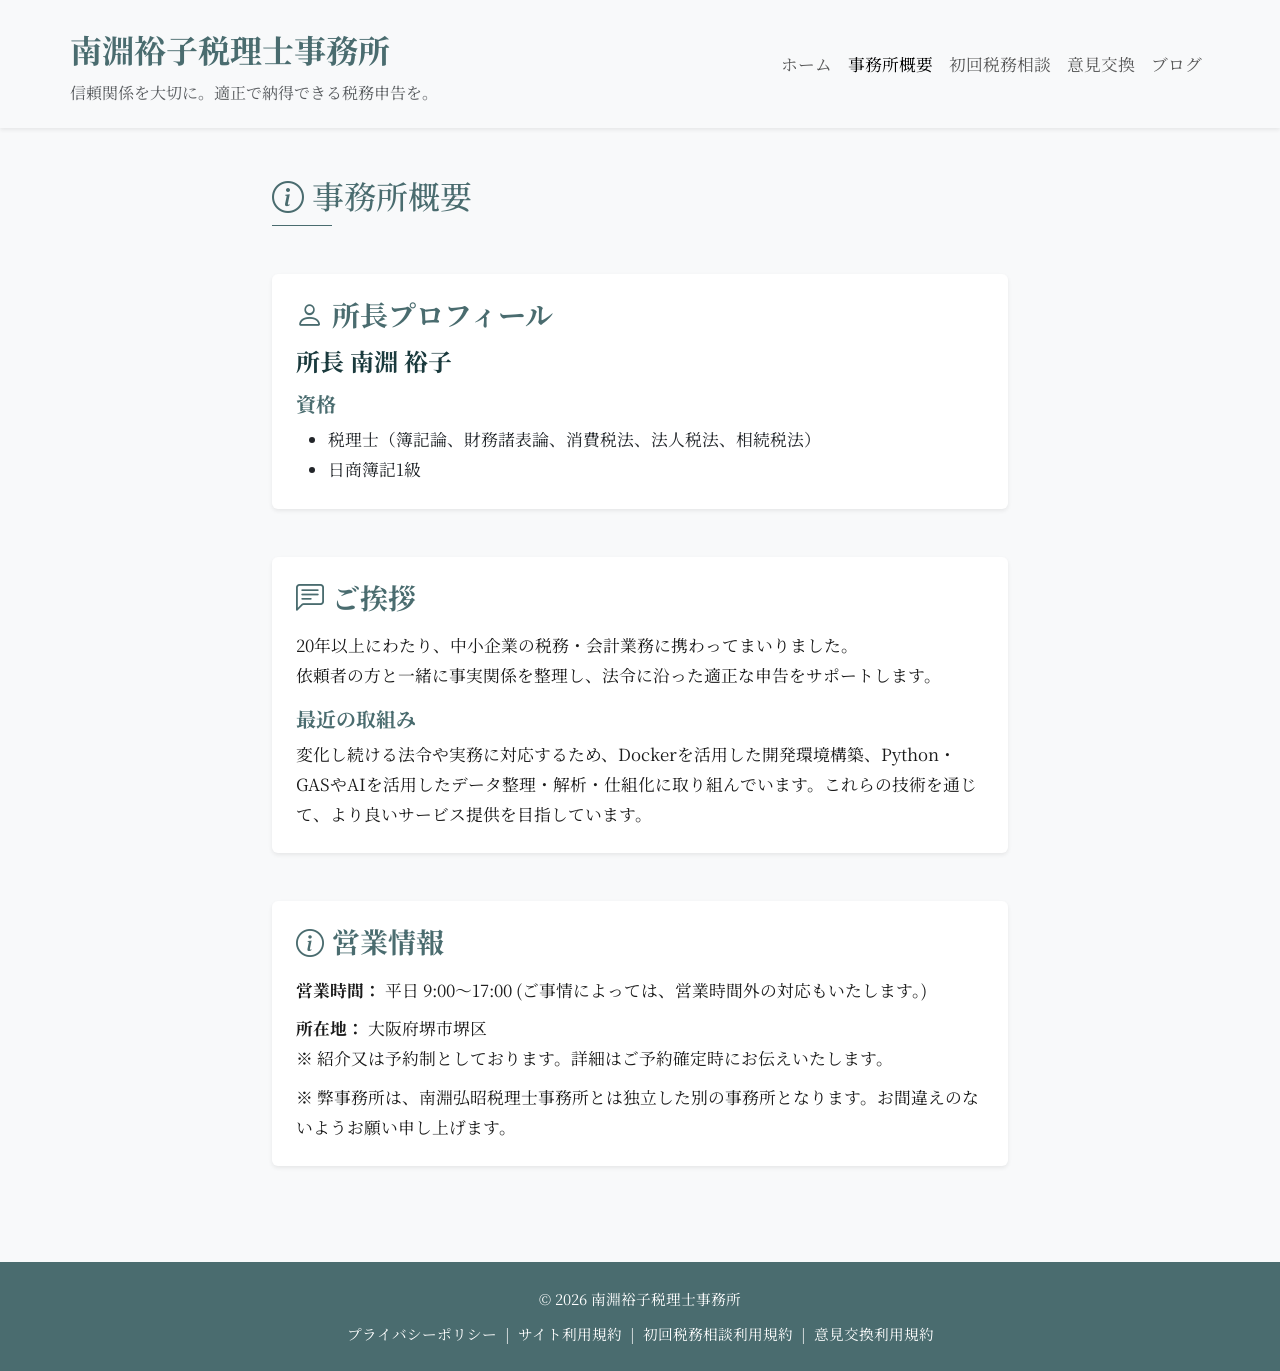
==== about/index.html @ 046af049 "fix: プライバシーポリシー変更、メールバリデーション追加、RSSをブログ記事のみに変更" ====
<!doctype html>
<html lang="ja">
  <head>
    
    <meta charset="UTF-8" />
    
    <meta name="viewport" content="width=device-width, initial-scale=1.0" />
     
    <link href="https://cdn.jsdelivr.net/npm/bootstrap@5.3.3/dist/css/bootstrap.min.css" rel="stylesheet" />
    <link rel="stylesheet" href="https://cdn.jsdelivr.net/npm/bootstrap-icons@1.11.3/font/bootstrap-icons.min.css">
    
    <link href="https://fonts.googleapis.com/css2?family=Noto+Serif+JP:wght@200..900&display=swap" rel="stylesheet" />
    
    <link rel="stylesheet" href="/css/style.css" />
    <title>事務所概要 | 南淵裕子税理士事務所</title>

    <style>
       
      body {
        color: #212529 !important;  
        line-height: 1.8;
      }
       
      .article-content p, section p {
        color: #1a1a1a !important;
        font-size: 1.05rem;  
        
      }
      .article-content h2 {
        margin-top: 2rem;
        margin-bottom: 1rem;
      }
      .article-content blockquote {
        border-left: 4px solid #adb5bd;
        padding: 1rem 1.5rem;
        background-color: #f8f9fa;
        color: #495057;
        border-radius: 0 0.5rem 0.5rem 0;
        margin: 1.5rem 0;
      }
      details {
        margin-bottom: 1.5rem;
      }
  </style>
  
  <meta name="robots" content="noindex, nofollow">
  </head>
  <body>
    <header class="bg-light shadow-sm">
  <nav class="navbar navbar-expand-lg navbar-light container py-3">
    
    <a class="navbar-brand d-flex flex-column" href="/">
      <span class="fw-bold text-primary fs-2">南淵裕子税理士事務所</span>
      <span class="fs-6 text-muted fw-normal">信頼関係を大切に。適正で納得できる税務申告を。</span>
    </a>

    <button
      class="navbar-toggler"
      type="button"
      data-bs-toggle="collapse"
      data-bs-target="#navbarNav"
      aria-controls="navbarNav"
      aria-expanded="false"
      aria-label="メニュー開閉"
    >
      <span class="navbar-toggler-icon"></span>
    </button>

    <div class="collapse navbar-collapse" id="navbarNav">
      <ul class="navbar-nav ms-auto">
        <li class="nav-item">
          <a href="/" class="nav-link ">ホーム</a>
        </li>
        <li class="nav-item">
          <a href="/about/" class="nav-link  active ">事務所概要</a>
        </li>
        <li class="nav-item">
          <a href="/contact-tax/" class="nav-link ">初回税務相談</a>
        </li>
        <li class="nav-item">
          <a href="/contact-peer/" class="nav-link ">意見交換</a>
        </li>
        <li class="nav-item">
          <a href="/posts/" class="nav-link ">ブログ</a>
        </li>
      </ul>
    </div>
    
  </nav>
</header>
    
    <main>
      
<main class="container pt-5 mb-5">
  <div class="row justify-content-center">
    <div class="col-12 col-md-10 col-lg-8">
      
      <article>
        <div class="mb-5">
          <h1 class="h2 text-primary mb-0">
            <i class="bi bi-info-circle me-2"></i>事務所概要
          </h1>
          <div class="border-bottom border-primary" style="height: 3px; width: 60px; margin-top: 0.5rem;"></div>
        </div>

        <div class="article-content">
          <div class="mb-5 p-4 bg-white rounded shadow-sm">
  <h3 class="text-primary mb-3"><i class="bi bi-person me-2"></i>所長プロフィール</h3>
  <h4 class="mb-3 fw-bold">所長 南淵 裕子</h4>
  <h5 class="mb-2">資格</h5>
  <ul class="mb-0">
    <li>税理士（簿記論、財務諸表論、消費税法、法人税法、相続税法）</li>
    <li>日商簿記1級</li>
  </ul>
</div>
<div class="mb-5 p-4 bg-white rounded shadow-sm">
  <h3 class="text-primary mb-3"><i class="bi bi-chat-left-text me-2"></i>ご挨拶</h3>
  <p>
    20年以上にわたり、中小企業の税務・会計業務に携わってまいりました。<br>
    依頼者の方と一緒に事実関係を整理し、法令に沿った適正な申告をサポートします。
  </p>
  <h5 class="mb-2 mt-3">最近の取組み</h5>
  <p class="mb-0">
    変化し続ける法令や実務に対応するため、Dockerを活用した開発環境構築、Python・GASやAIを活用したデータ整理・解析・仕組化に取り組んでいます。これらの技術を通じて、より良いサービス提供を目指しています。
  </p>
</div>
<div class="mb-5 p-4 bg-white rounded shadow-sm">
  <h3 class="text-primary mb-3"><i class="bi bi-info-circle me-2"></i>営業情報</h3>
  <p class="mb-2">
    <strong>営業時間：</strong>  平日 9:00〜17:00 (ご事情によっては、営業時間外の対応もいたします。)
  </p>
  <p class="mb-2">
    <strong>所在地：</strong> 大阪府堺市堺区<br>
    ※ 紹介又は予約制としております。詳細はご予約確定時にお伝えいたします。
  </p>
  <p class="mb-0">
    ※ 弊事務所は、南淵弘昭税理士事務所とは独立した別の事務所となります。お間違えのないようお願い申し上げます。
  </p>
</div>
        </div>
      </article>

    </div>
  </div>
</main>

    </main>

    <footer class="bg-primary text-white text-center py-4 mt-5">
  <div class="container small">
    <div class="mb-2">
      &copy; <span id="year"></span> 南淵裕子税理士事務所
    </div>
    
    <div class="footer-links">
      <a href="/privacy/" class="text-white text-decoration-none">プライバシーポリシー</a>
      <span class="mx-1">|</span>
      <a href="/terms/" class="text-white text-decoration-none">サイト利用規約</a>
      <span class="mx-1">|</span>
      <a href="/terms-tax/" class="text-white text-decoration-none">初回税務相談利用規約</a>
      <span class="mx-1">|</span>
      <a href="/terms-peer/" class="text-white text-decoration-none">意見交換利用規約</a>
    </div>
  </div>

  <script>
    document.getElementById('year').textContent = new Date().getFullYear();
  </script>
</footer>
<script src="https://cdn.jsdelivr.net/npm/bootstrap@5.3.3/dist/js/bootstrap.bundle.min.js"></script>
  </body>
</html>
---- css/style.css ----
/* Google Fonts */
@import url("https://fonts.googleapis.com/css2?family=Noto+Serif+JP:wght@200..900&display=swap");

/* ===== グローバルスタイル ===== */
body {
  font-family: "Noto Serif JP", serif;
  line-height: 1.8;
  color: #343a40; /* Dark gray for calm and professional feel */
  background-color: #f8f9fa; /* Light gray background */
}

/* カスタムプライマリーカラーの定義 (Bootstrapのprimaryを上書き) */
:root {
  --bs-primary: #4a6c6f; /* 深い緑がかった青 - 安心感と落ち着き */
  --bs-primary-rgb: 74, 108, 111;
}

.text-primary {
  color: var(--bs-primary) !important;
}

.bg-primary {
  background-color: var(--bs-primary) !important;
}

.list-group-item {
  padding-left: 0.5rem;
  padding-right: 0.5rem;
}

.list-group-item.active {
  background-color: transparent !important;
  color: var(--bs-primary) !important;
  border-left: 3px solid var(--bs-primary) !important;
  border-radius: 0 !important;
}

.btn-primary {
  --bs-btn-color: #fff;
  --bs-btn-bg: var(--bs-primary);
  --bs-btn-border-color: var(--bs-primary);
  --bs-btn-hover-color: #fff;
  --bs-btn-hover-bg: #3a5c5f;
  --bs-btn-hover-border-color: #3a5c5f;
  --bs-btn-focus-shadow-rgb: 74, 108, 111;
  --bs-btn-active-color: #fff;
  --bs-btn-active-bg: #305052;
  --bs-btn-active-border-color: #305052;
  --bs-btn-disabled-color: #fff;
  --bs-btn-disabled-bg: var(--bs-primary);
  --bs-btn-disabled-border-color: var(--bs-primary);
}

/* ===== 見出しスタイル ===== */
h1,
h2,
h3,
h4,
h5,
h6 {
  font-family: "Noto Serif JP", serif; /* すべての見出しに教科書体 */
  font-weight: 700;
  color: var(--bs-primary); /* プライマリーカラーで見出しを強調 */
}

/* セクション見出し */
.section-title {
  font-size: 1.8rem;
  border-left: 5px solid var(--bs-primary); /* プライマリーカラーのボーダー */
  padding-left: 15px;
  margin-bottom: 1.5rem;
}

/* ===== フォームスタイル ===== */
/* フォームグループ：項目と入力ボックスの間隔を拡大 */
.form-group {
  margin-bottom: 2rem; /* デフォルトの1.5remから拡大 */
}

/* フォームラベルの見た目 */
.form-label {
  font-size: 1rem;
  font-weight: 600;
  color: #343a40;
  margin-bottom: 0.75rem; /* ラベルと入力ボックスの間隔 */
  display: block;
}

/* 入力ボックスのスタイル */
.form-control,
.form-select {
  border: 1px solid #dee2e6;
  border-radius: 0.375rem;
  font-size: 1rem;
  font-family: "Noto Serif JP", serif;
  color: #343a40;
}

.form-control:focus,
.form-select:focus {
  border-color: var(--bs-primary);
  box-shadow: 0 0 0 0.25rem rgba(74, 108, 111, 0.25);
}

/* 大きいサイズの入力ボックス */
.form-control-lg,
.form-select-lg {
  padding: 0.75rem 1rem;
  font-size: 1.05rem;
  border-radius: 0.375rem;
}

/* プライバシーポリシー・利用規約同意セクション */
.agreement-section {
  background-color: #f8f9fa;
  padding: 1.5rem;
  border-left: 4px solid var(--bs-primary);
  border-radius: 0.25rem;
}

/* チェックボックス */
.agreement-section .form-check {
  margin-bottom: 1.5rem;
}

/* チェックボックスラベル */
.agreement-section .form-check-label {
  font-size: 1rem;
  line-height: 1.6;
  padding-left: 0.5rem;
}

/* リンクのスタイル */
.agreement-section a,
.form-check-label a {
  color: var(--bs-primary);
  text-decoration: none;
  font-weight: 600;
}

/* リンクホバー */
.agreement-section a:hover,
.form-check-label a:hover {
  text-decoration: underline;
  color: #3a5c5f;
}

/* 注意書きアラート */
.alert-warning {
  background-color: #fff3cd;
  border: 1px solid #ffc107;
  border-radius: 0.375rem;
  color: #333;
}

.alert-warning ul {
  list-style-type: disc;
  padding-left: 1.5rem;
}

.alert-warning ul li {
  margin-bottom: 0.5rem;
}

/* サイドバーのスタイル調整 */
.sidebar {
  position: sticky;
  top: 20px;
  padding: 2rem; /* Bootstrapのp-4を上書きして調整 */
  background-color: #ffffff; /* 白背景 */
  border: 1px solid #e9ecef; /* Subtle border */
  border-radius: 0.5rem; /* Rounded corners */
  box-shadow: 0 0.125rem 0.25rem rgba(0, 0, 0, 0.075); /* Soft shadow */
}

.sidebar-box {
  background-color: transparent; /* 背景色は親のsidebarに任せる */
  border-left: none; /* カスタムボーダーは不要 */
  padding: 0; /* 親のpaddingに任せる */
  border-radius: 0;
  box-shadow: none;
}

.sidebar-title {
  font-size: 1.3rem;
  font-family: "Noto Serif JP", serif;
  margin-bottom: 1rem;
  color: var(--bs-primary); /* プライマリーカラー */
  border-bottom: 1px solid #e9ecef; /* Subtle separator */
  padding-bottom: 0.5rem;
}

.sidebar-text {
  font-family: "Noto Serif JP", serif;
  font-size: 1rem;
  line-height: 1.7;
  margin: 0;
  color: #5a5a5a; /* Slightly lighter gray for body text */
}

/* フッターの調整 */
footer {
  background-color: var(
    --bs-primary
  ) !important; /* プライマリーカラーのフッター */
  color: white !important;
}

/* レスポンシブ対応 */
@media (max-width: 992px) {
  .sidebar {
    position: relative;
    top: auto;
  }

  .section-title {
    font-size: 1.5rem;
  }
}

@media (max-width: 768px) {
  .section-title {
    font-size: 1.3rem;
  }

  .sidebar-box {
    margin-bottom: 1.5rem;
  }

  /* モバイル時のフォーム調整 */
  .form-group {
    margin-bottom: 1.5rem;
  }

  .form-label {
    font-size: 0.95rem;
  }

  .agreement-section {
    padding: 1rem;
  }
}

/* ===== 視認性改善 ===== */
body {
  color: #2c3e50;  /* #343a40 から濃くする */
  font-size: 1.05rem;  /* ほんの少し大きく */
}

section p {
  color: #2c3e50;  /* テキストを濃くする */
  font-weight: 500;  /* ほんの少し太くする */
  line-height: 1.9;  /* 行間を広げる */
}

h2, h3, h4 {
  font-weight: 700;  /* より太く */
  color: #1a3a3d;  /* プライマリーより濃くする */
}

/* ===== 記事本文内のテーブルスタイル ===== */
/* article-contentクラスの中にある全てのtable、th、tdに強制適用 */
.article-content table,
.article-content table th,
.article-content table td {
  border: 1px solid #dee2e6 !important; /* !importantで強制的に線を引く */
  border-collapse: collapse !important;
}

.article-content table {
  width: 100%;
  margin: 2rem 0;
  display: table; /* Hugoのテーマによってはここが崩れている場合があるため */
}

.article-content th {
  background-color: #f8f9fa;
  padding: 12px;
  text-align: center;
  font-weight: 700;
}

.article-content td {
  padding: 12px;
  vertical-align: middle;
}

/* ===== インラインコード（文中の `これ` ） ===== */
code {
  font-family: Consolas, Monaco, 'Andale Mono', 'Ubuntu Mono', monospace;
  background-color: #f1f3f5; /* ほんのりグレー */
  color: #d63384; /* 少し色を変えてアクセントに */
  padding: 0.2rem 0.4rem;
  border-radius: 0.25rem;
  font-size: 0.9em;
}

/* ===== ブロックコード（ ``` で囲んだ部分 ） ===== */
pre {
  background-color: #ffffff !important; /* 背景を白に */
  border: 1px solid #dee2e6; /* テーブルと同じ色の枠線 */
  border-left: 5px solid var(--bs-primary); /* 左側にアクセントカラーの太線 */
  padding: 1.5rem;
  border-radius: 0.5rem;
  overflow-x: auto;
  margin: 2rem 0;
  box-shadow: inset 0 1px 3px rgba(0,0,0,0.02); /* わずかな奥行き */
}

pre code {
  background-color: transparent; /* ブロック内の背景はpreに任せる */
  color: #343a40;
  padding: 0;
  font-size: 0.95em;
  line-height: 1.5;
  display: block;
}
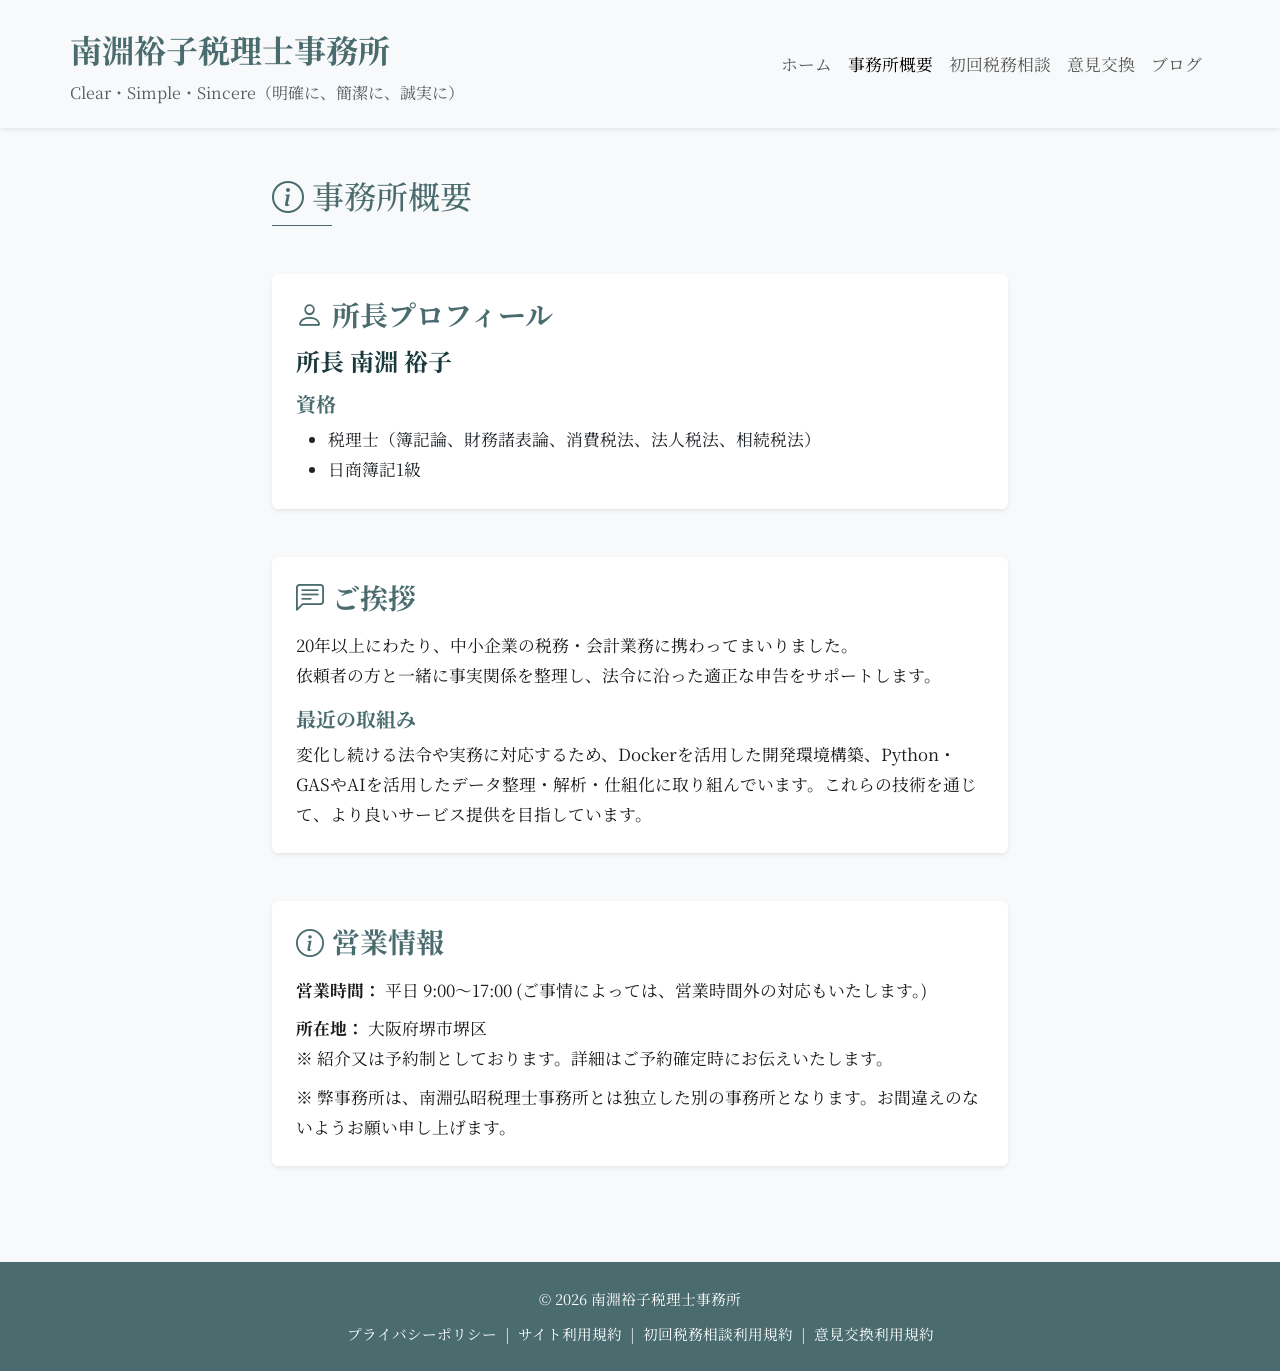
==== commit 3d9f117a: "deploy: ym-tax-office/ym-tax-office-website@b1ee1066ab6053989ea0255b4654d092050b0a11" ====
--- a/about/index.html
+++ b/about/index.html
@@ -1,172 +1,10 @@
-<!doctype html>
-<html lang="ja">
-  <head>
-    
-    <meta charset="UTF-8" />
-    
-    <meta name="viewport" content="width=device-width, initial-scale=1.0" />
-     
-    <link href="https://cdn.jsdelivr.net/npm/bootstrap@5.3.3/dist/css/bootstrap.min.css" rel="stylesheet" />
-    <link rel="stylesheet" href="https://cdn.jsdelivr.net/npm/bootstrap-icons@1.11.3/font/bootstrap-icons.min.css">
-    
-    <link href="https://fonts.googleapis.com/css2?family=Noto+Serif+JP:wght@200..900&display=swap" rel="stylesheet" />
-    
-    <link rel="stylesheet" href="/css/style.css" />
-    <title>事務所概要 | 南淵裕子税理士事務所</title>
-
-    <style>
-       
-      body {
-        color: #212529 !important;  
-        line-height: 1.8;
-      }
-       
-      .article-content p, section p {
-        color: #1a1a1a !important;
-        font-size: 1.05rem;  
-        
-      }
-      .article-content h2 {
-        margin-top: 2rem;
-        margin-bottom: 1rem;
-      }
-      .article-content blockquote {
-        border-left: 4px solid #adb5bd;
-        padding: 1rem 1.5rem;
-        background-color: #f8f9fa;
-        color: #495057;
-        border-radius: 0 0.5rem 0.5rem 0;
-        margin: 1.5rem 0;
-      }
-      details {
-        margin-bottom: 1.5rem;
-      }
-  </style>
-  
-  <meta name="robots" content="noindex, nofollow">
-  </head>
-  <body>
-    <header class="bg-light shadow-sm">
-  <nav class="navbar navbar-expand-lg navbar-light container py-3">
-    
-    <a class="navbar-brand d-flex flex-column" href="/">
-      <span class="fw-bold text-primary fs-2">南淵裕子税理士事務所</span>
-      <span class="fs-6 text-muted fw-normal">信頼関係を大切に。適正で納得できる税務申告を。</span>
-    </a>
-
-    <button
-      class="navbar-toggler"
-      type="button"
-      data-bs-toggle="collapse"
-      data-bs-target="#navbarNav"
-      aria-controls="navbarNav"
-      aria-expanded="false"
-      aria-label="メニュー開閉"
-    >
-      <span class="navbar-toggler-icon"></span>
-    </button>
-
-    <div class="collapse navbar-collapse" id="navbarNav">
-      <ul class="navbar-nav ms-auto">
-        <li class="nav-item">
-          <a href="/" class="nav-link ">ホーム</a>
-        </li>
-        <li class="nav-item">
-          <a href="/about/" class="nav-link  active ">事務所概要</a>
-        </li>
-        <li class="nav-item">
-          <a href="/contact-tax/" class="nav-link ">初回税務相談</a>
-        </li>
-        <li class="nav-item">
-          <a href="/contact-peer/" class="nav-link ">意見交換</a>
-        </li>
-        <li class="nav-item">
-          <a href="/posts/" class="nav-link ">ブログ</a>
-        </li>
-      </ul>
-    </div>
-    
-  </nav>
-</header>
-    
-    <main>
-      
-<main class="container pt-5 mb-5">
-  <div class="row justify-content-center">
-    <div class="col-12 col-md-10 col-lg-8">
-      
-      <article>
-        <div class="mb-5">
-          <h1 class="h2 text-primary mb-0">
-            <i class="bi bi-info-circle me-2"></i>事務所概要
-          </h1>
-          <div class="border-bottom border-primary" style="height: 3px; width: 60px; margin-top: 0.5rem;"></div>
-        </div>
-
-        <div class="article-content">
-          <div class="mb-5 p-4 bg-white rounded shadow-sm">
-  <h3 class="text-primary mb-3"><i class="bi bi-person me-2"></i>所長プロフィール</h3>
-  <h4 class="mb-3 fw-bold">所長 南淵 裕子</h4>
-  <h5 class="mb-2">資格</h5>
-  <ul class="mb-0">
-    <li>税理士（簿記論、財務諸表論、消費税法、法人税法、相続税法）</li>
-    <li>日商簿記1級</li>
-  </ul>
-</div>
-<div class="mb-5 p-4 bg-white rounded shadow-sm">
-  <h3 class="text-primary mb-3"><i class="bi bi-chat-left-text me-2"></i>ご挨拶</h3>
-  <p>
-    20年以上にわたり、中小企業の税務・会計業務に携わってまいりました。<br>
-    依頼者の方と一緒に事実関係を整理し、法令に沿った適正な申告をサポートします。
-  </p>
-  <h5 class="mb-2 mt-3">最近の取組み</h5>
-  <p class="mb-0">
-    変化し続ける法令や実務に対応するため、Dockerを活用した開発環境構築、Python・GASやAIを活用したデータ整理・解析・仕組化に取り組んでいます。これらの技術を通じて、より良いサービス提供を目指しています。
-  </p>
-</div>
-<div class="mb-5 p-4 bg-white rounded shadow-sm">
-  <h3 class="text-primary mb-3"><i class="bi bi-info-circle me-2"></i>営業情報</h3>
-  <p class="mb-2">
-    <strong>営業時間：</strong>  平日 9:00〜17:00 (ご事情によっては、営業時間外の対応もいたします。)
-  </p>
-  <p class="mb-2">
-    <strong>所在地：</strong> 大阪府堺市堺区<br>
-    ※ 紹介又は予約制としております。詳細はご予約確定時にお伝えいたします。
-  </p>
-  <p class="mb-0">
-    ※ 弊事務所は、南淵弘昭税理士事務所とは独立した別の事務所となります。お間違えのないようお願い申し上げます。
-  </p>
-</div>
-        </div>
-      </article>
-
-    </div>
-  </div>
-</main>
-
-    </main>
-
-    <footer class="bg-primary text-white text-center py-4 mt-5">
-  <div class="container small">
-    <div class="mb-2">
-      &copy; <span id="year"></span> 南淵裕子税理士事務所
-    </div>
-    
-    <div class="footer-links">
-      <a href="/privacy/" class="text-white text-decoration-none">プライバシーポリシー</a>
-      <span class="mx-1">|</span>
-      <a href="/terms/" class="text-white text-decoration-none">サイト利用規約</a>
-      <span class="mx-1">|</span>
-      <a href="/terms-tax/" class="text-white text-decoration-none">初回税務相談利用規約</a>
-      <span class="mx-1">|</span>
-      <a href="/terms-peer/" class="text-white text-decoration-none">意見交換利用規約</a>
-    </div>
-  </div>
-
-  <script>
-    document.getElementById('year').textContent = new Date().getFullYear();
-  </script>
-</footer>
-<script src="https://cdn.jsdelivr.net/npm/bootstrap@5.3.3/dist/js/bootstrap.bundle.min.js"></script>
-  </body>
-</html>+<!doctype html><html lang=ja><head><meta charset=UTF-8><meta name=viewport content="width=device-width,initial-scale=1"><link href=https://cdn.jsdelivr.net/npm/bootstrap@5.3.3/dist/css/bootstrap.min.css rel=stylesheet><link rel=stylesheet href=https://cdn.jsdelivr.net/npm/bootstrap-icons@1.11.3/font/bootstrap-icons.min.css><link href="https://fonts.googleapis.com/css2?family=Noto+Serif+JP:wght@200..900&display=swap" rel=stylesheet><link rel=stylesheet href=/css/style.css><title>事務所概要 | 南淵裕子税理士事務所</title><style>body{color:#212529!important;line-height:1.8}.article-content p,section p{color:#1a1a1a!important;font-size:1.05rem}.article-content h2{margin-top:2rem;margin-bottom:1rem}.article-content blockquote{border-left:4px solid #adb5bd;padding:1rem 1.5rem;background-color:#f8f9fa;color:#495057;border-radius:0 .5rem .5rem 0;margin:1.5rem 0}details{margin-bottom:1.5rem}</style><meta name=robots content="noindex, nofollow"></head><body><header class="bg-light shadow-sm"><nav class="navbar navbar-expand-lg navbar-light container py-3"><a class="navbar-brand d-flex flex-column" href=/><span class="fw-bold text-primary fs-2">南淵裕子税理士事務所</span>
+<span class="fs-6 text-muted fw-normal">Clear・Simple・Sincere（明確に、簡潔に、誠実に）</span>
+</a><button class=navbar-toggler type=button data-bs-toggle=collapse data-bs-target=#navbarNav aria-controls=navbarNav aria-expanded=false aria-label=メニュー開閉>
+<span class=navbar-toggler-icon></span></button><div class="collapse navbar-collapse" id=navbarNav><ul class="navbar-nav ms-auto"><li class=nav-item><a href=/ class=nav-link>ホーム</a></li><li class=nav-item><a href=/about/ class="nav-link active">事務所概要</a></li><li class=nav-item><a href=/contact-tax/ class=nav-link>初回税務相談</a></li><li class=nav-item><a href=/contact-peer/ class=nav-link>意見交換</a></li><li class=nav-item><a href=/posts/ class=nav-link>ブログ</a></li></ul></div></nav></header><main><main class="container pt-5 mb-5"><div class="row justify-content-center"><div class="col-12 col-md-10 col-lg-8"><article><div class=mb-5><h1 class="h2 text-primary mb-0"><i class="bi bi-info-circle me-2"></i>事務所概要</h1><div class="border-bottom border-primary" style=height:3px;width:60px;margin-top:.5rem></div></div><div class=article-content><div class="mb-5 p-4 bg-white rounded shadow-sm"><h3 class="text-primary mb-3"><i class="bi bi-person me-2"></i>所長プロフィール</h3><h4 class="mb-3 fw-bold">所長 南淵 裕子</h4><h5 class=mb-2>資格</h5><ul class=mb-0><li>税理士（簿記論、財務諸表論、消費税法、法人税法、相続税法）</li><li>日商簿記1級</li></ul></div><div class="mb-5 p-4 bg-white rounded shadow-sm"><h3 class="text-primary mb-3"><i class="bi bi-chat-left-text me-2"></i>ご挨拶</h3><p>20年以上にわたり、中小企業の税務・会計業務に携わってまいりました。<br>依頼者の方と一緒に事実関係を整理し、法令に沿った適正な申告をサポートします。</p><h5 class="mb-2 mt-3">最近の取組み</h5><p class=mb-0>変化し続ける法令や実務に対応するため、Dockerを活用した開発環境構築、Python・GASやAIを活用したデータ整理・解析・仕組化に取り組んでいます。これらの技術を通じて、より良いサービス提供を目指しています。</p></div><div class="mb-5 p-4 bg-white rounded shadow-sm"><h3 class="text-primary mb-3"><i class="bi bi-info-circle me-2"></i>営業情報</h3><p class=mb-2><strong>営業時間：</strong> 平日 9:00〜17:00 (ご事情によっては、営業時間外の対応もいたします。)</p><p class=mb-2><strong>所在地：</strong> 大阪府堺市堺区<br>※ 紹介又は予約制としております。詳細はご予約確定時にお伝えいたします。</p><p class=mb-0>※ 弊事務所は、南淵弘昭税理士事務所とは独立した別の事務所となります。お間違えのないようお願い申し上げます。</p></div></div></article></div></div></main></main><footer class="bg-primary text-white text-center py-4 mt-5"><div class="container small"><div class=mb-2>&copy; <span id=year></span> 南淵裕子税理士事務所</div><div class=footer-links><a href=/privacy/ class="text-white text-decoration-none">プライバシーポリシー</a>
+<span class=mx-1>|</span>
+<a href=/terms/ class="text-white text-decoration-none">サイト利用規約</a>
+<span class=mx-1>|</span>
+<a href=/terms-tax/ class="text-white text-decoration-none">初回税務相談利用規約</a>
+<span class=mx-1>|</span>
+<a href=/terms-peer/ class="text-white text-decoration-none">意見交換利用規約</a></div></div><script>document.getElementById("year").textContent=(new Date).getFullYear()</script></footer><script src=https://cdn.jsdelivr.net/npm/bootstrap@5.3.3/dist/js/bootstrap.bundle.min.js></script></body></html>
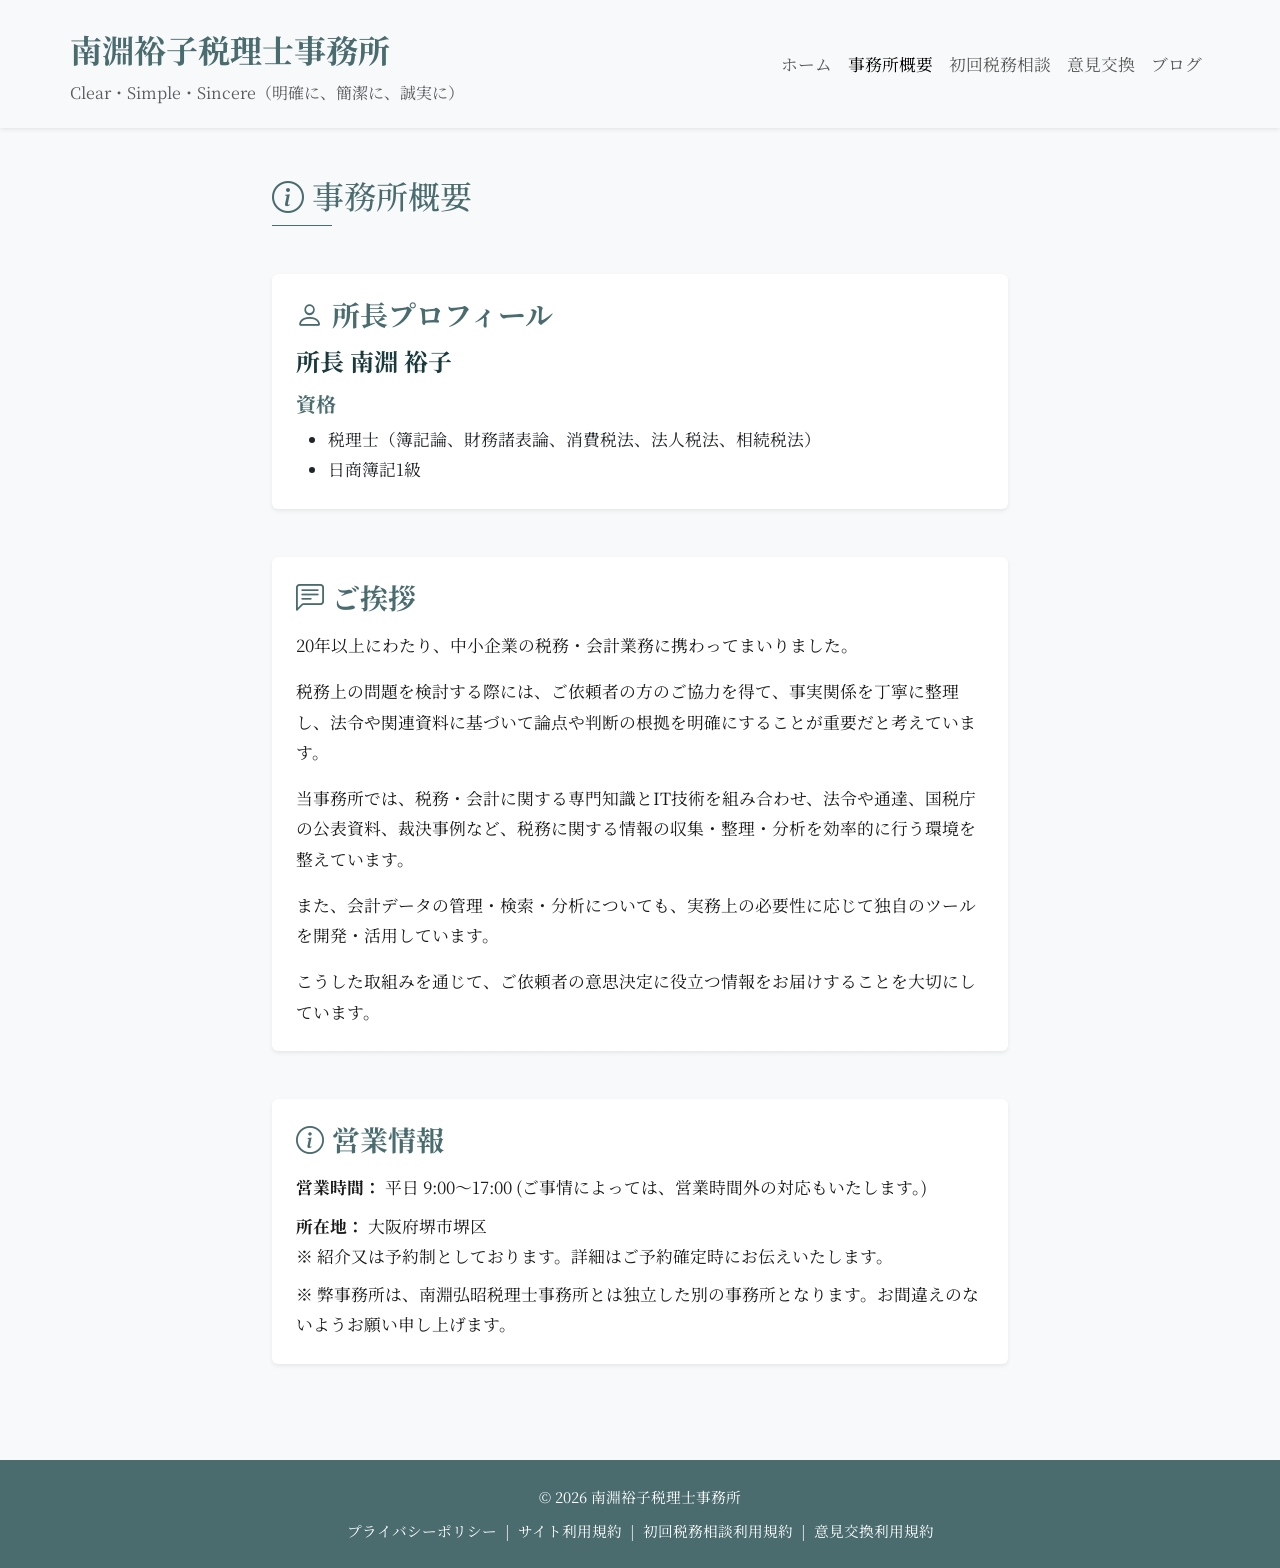
==== commit 45fd4e56: "deploy: ym-tax-office/ym-tax-office-website@33b97077f65ff55320617940597c434a1adeaa4d" ====
--- a/about/index.html
+++ b/about/index.html
@@ -1,7 +1,7 @@
-<!doctype html><html lang=ja><head><meta charset=UTF-8><meta name=viewport content="width=device-width,initial-scale=1"><link href=https://cdn.jsdelivr.net/npm/bootstrap@5.3.3/dist/css/bootstrap.min.css rel=stylesheet><link rel=stylesheet href=https://cdn.jsdelivr.net/npm/bootstrap-icons@1.11.3/font/bootstrap-icons.min.css><link href="https://fonts.googleapis.com/css2?family=Noto+Serif+JP:wght@200..900&display=swap" rel=stylesheet><link rel=stylesheet href=/css/style.css><title>事務所概要 | 南淵裕子税理士事務所</title><style>body{color:#212529!important;line-height:1.8}.article-content p,section p{color:#1a1a1a!important;font-size:1.05rem}.article-content h2{margin-top:2rem;margin-bottom:1rem}.article-content blockquote{border-left:4px solid #adb5bd;padding:1rem 1.5rem;background-color:#f8f9fa;color:#495057;border-radius:0 .5rem .5rem 0;margin:1.5rem 0}details{margin-bottom:1.5rem}</style><meta name=robots content="noindex, nofollow"></head><body><header class="bg-light shadow-sm"><nav class="navbar navbar-expand-lg navbar-light container py-3"><a class="navbar-brand d-flex flex-column" href=/><span class="fw-bold text-primary fs-2">南淵裕子税理士事務所</span>
+<!doctype html><html lang=ja><head><meta charset=UTF-8><meta name=viewport content="width=device-width,initial-scale=1"><link href=https://cdn.jsdelivr.net/npm/bootstrap@5.3.3/dist/css/bootstrap.min.css rel=stylesheet><link rel=stylesheet href=https://cdn.jsdelivr.net/npm/bootstrap-icons@1.11.3/font/bootstrap-icons.min.css><link href="https://fonts.googleapis.com/css2?family=Noto+Serif+JP:wght@200..900&display=swap" rel=stylesheet><link rel=stylesheet href=/css/style.css><title>事務所概要 | 南淵裕子税理士事務所</title><meta name=description content="Clear・Simple・Sincere（明確に、簡潔に、誠実に）"><meta property="og:title" content="事務所概要"><meta property="og:description" content="Clear・Simple・Sincere（明確に、簡潔に、誠実に）"><meta property="og:type" content="website"><meta property="og:url" content="https://ym-tax-office.github.io/about/"><meta property="og:site_name" content="南淵裕子税理士事務所"><meta property="og:locale" content="ja_JP"><meta name=twitter:card content="summary"><meta name=google-site-verification content="6bhZVQ253VAt1A5ZbuYYmVtlftmDJXtNhMykLUA35i0"><style>body{color:#212529!important;line-height:1.8}.article-content p,section p{color:#1a1a1a!important;font-size:1.05rem}.article-content h2{margin-top:2rem;margin-bottom:1rem}.article-content blockquote{border-left:4px solid #adb5bd;padding:1rem 1.5rem;background-color:#f8f9fa;color:#495057;border-radius:0 .5rem .5rem 0;margin:1.5rem 0}details{margin-bottom:1.5rem}</style></head><body><header class="bg-light shadow-sm"><nav class="navbar navbar-expand-lg navbar-light container py-3"><a class="navbar-brand d-flex flex-column" href=/><span class="fw-bold text-primary fs-2">南淵裕子税理士事務所</span>
 <span class="fs-6 text-muted fw-normal">Clear・Simple・Sincere（明確に、簡潔に、誠実に）</span>
 </a><button class=navbar-toggler type=button data-bs-toggle=collapse data-bs-target=#navbarNav aria-controls=navbarNav aria-expanded=false aria-label=メニュー開閉>
-<span class=navbar-toggler-icon></span></button><div class="collapse navbar-collapse" id=navbarNav><ul class="navbar-nav ms-auto"><li class=nav-item><a href=/ class=nav-link>ホーム</a></li><li class=nav-item><a href=/about/ class="nav-link active">事務所概要</a></li><li class=nav-item><a href=/contact-tax/ class=nav-link>初回税務相談</a></li><li class=nav-item><a href=/contact-peer/ class=nav-link>意見交換</a></li><li class=nav-item><a href=/posts/ class=nav-link>ブログ</a></li></ul></div></nav></header><main><main class="container pt-5 mb-5"><div class="row justify-content-center"><div class="col-12 col-md-10 col-lg-8"><article><div class=mb-5><h1 class="h2 text-primary mb-0"><i class="bi bi-info-circle me-2"></i>事務所概要</h1><div class="border-bottom border-primary" style=height:3px;width:60px;margin-top:.5rem></div></div><div class=article-content><div class="mb-5 p-4 bg-white rounded shadow-sm"><h3 class="text-primary mb-3"><i class="bi bi-person me-2"></i>所長プロフィール</h3><h4 class="mb-3 fw-bold">所長 南淵 裕子</h4><h5 class=mb-2>資格</h5><ul class=mb-0><li>税理士（簿記論、財務諸表論、消費税法、法人税法、相続税法）</li><li>日商簿記1級</li></ul></div><div class="mb-5 p-4 bg-white rounded shadow-sm"><h3 class="text-primary mb-3"><i class="bi bi-chat-left-text me-2"></i>ご挨拶</h3><p>20年以上にわたり、中小企業の税務・会計業務に携わってまいりました。<br>依頼者の方と一緒に事実関係を整理し、法令に沿った適正な申告をサポートします。</p><h5 class="mb-2 mt-3">最近の取組み</h5><p class=mb-0>変化し続ける法令や実務に対応するため、Dockerを活用した開発環境構築、Python・GASやAIを活用したデータ整理・解析・仕組化に取り組んでいます。これらの技術を通じて、より良いサービス提供を目指しています。</p></div><div class="mb-5 p-4 bg-white rounded shadow-sm"><h3 class="text-primary mb-3"><i class="bi bi-info-circle me-2"></i>営業情報</h3><p class=mb-2><strong>営業時間：</strong> 平日 9:00〜17:00 (ご事情によっては、営業時間外の対応もいたします。)</p><p class=mb-2><strong>所在地：</strong> 大阪府堺市堺区<br>※ 紹介又は予約制としております。詳細はご予約確定時にお伝えいたします。</p><p class=mb-0>※ 弊事務所は、南淵弘昭税理士事務所とは独立した別の事務所となります。お間違えのないようお願い申し上げます。</p></div></div></article></div></div></main></main><footer class="bg-primary text-white text-center py-4 mt-5"><div class="container small"><div class=mb-2>&copy; <span id=year></span> 南淵裕子税理士事務所</div><div class=footer-links><a href=/privacy/ class="text-white text-decoration-none">プライバシーポリシー</a>
+<span class=navbar-toggler-icon></span></button><div class="collapse navbar-collapse" id=navbarNav><ul class="navbar-nav ms-auto"><li class=nav-item><a href=/ class=nav-link>ホーム</a></li><li class=nav-item><a href=/about/ class="nav-link active">事務所概要</a></li><li class=nav-item><a href=/contact-tax/ class=nav-link>初回税務相談</a></li><li class=nav-item><a href=/contact-peer/ class=nav-link>意見交換</a></li><li class=nav-item><a href=/posts/ class=nav-link>ブログ</a></li></ul></div></nav></header><main><div class="container pt-5 mb-5"><div class="row justify-content-center"><div class="col-12 col-md-10 col-lg-8"><article><div class=mb-5><h1 class="h2 text-primary mb-0"><i class="bi bi-info-circle me-2"></i>事務所概要</h1><div class="border-bottom border-primary" style=height:3px;width:60px;margin-top:.5rem></div></div><div class=article-content><div class="mb-5 p-4 bg-white rounded shadow-sm"><h3 class="text-primary mb-3"><i class="bi bi-person me-2"></i>所長プロフィール</h3><h4 class="mb-3 fw-bold">所長 南淵 裕子</h4><h5 class=mb-2>資格</h5><ul class=mb-0><li>税理士（簿記論、財務諸表論、消費税法、法人税法、相続税法）</li><li>日商簿記1級</li></ul></div><div class="mb-5 p-4 bg-white rounded shadow-sm"><h3 class="text-primary mb-3"><i class="bi bi-chat-left-text me-2"></i>ご挨拶</h3><p>20年以上にわたり、中小企業の税務・会計業務に携わってまいりました。</p><p>税務上の問題を検討する際には、ご依頼者の方のご協力を得て、事実関係を丁寧に整理し、法令や関連資料に基づいて論点や判断の根拠を明確にすることが重要だと考えています。</p><p>当事務所では、税務・会計に関する専門知識とIT技術を組み合わせ、法令や通達、国税庁の公表資料、裁決事例など、税務に関する情報の収集・整理・分析を効率的に行う環境を整えています。</p><p>また、会計データの管理・検索・分析についても、実務上の必要性に応じて独自のツールを開発・活用しています。</p><p class=mb-0>こうした取組みを通じて、ご依頼者の意思決定に役立つ情報をお届けすることを大切にしています。</p></div><div class="mb-5 p-4 bg-white rounded shadow-sm"><h3 class="text-primary mb-3"><i class="bi bi-info-circle me-2"></i>営業情報</h3><p class=mb-2><strong>営業時間：</strong> 平日 9:00〜17:00 (ご事情によっては、営業時間外の対応もいたします。)</p><p class=mb-2><strong>所在地：</strong> 大阪府堺市堺区<br>※ 紹介又は予約制としております。詳細はご予約確定時にお伝えいたします。</p><p class=mb-0>※ 弊事務所は、南淵弘昭税理士事務所とは独立した別の事務所となります。お間違えのないようお願い申し上げます。</p></div></div></article></div></div></div></main><footer class="bg-primary text-white text-center py-4 mt-5"><div class="container small"><div class=mb-2>&copy; <span id=year></span> 南淵裕子税理士事務所</div><div class=footer-links><a href=/privacy/ class="text-white text-decoration-none">プライバシーポリシー</a>
 <span class=mx-1>|</span>
 <a href=/terms/ class="text-white text-decoration-none">サイト利用規約</a>
 <span class=mx-1>|</span>
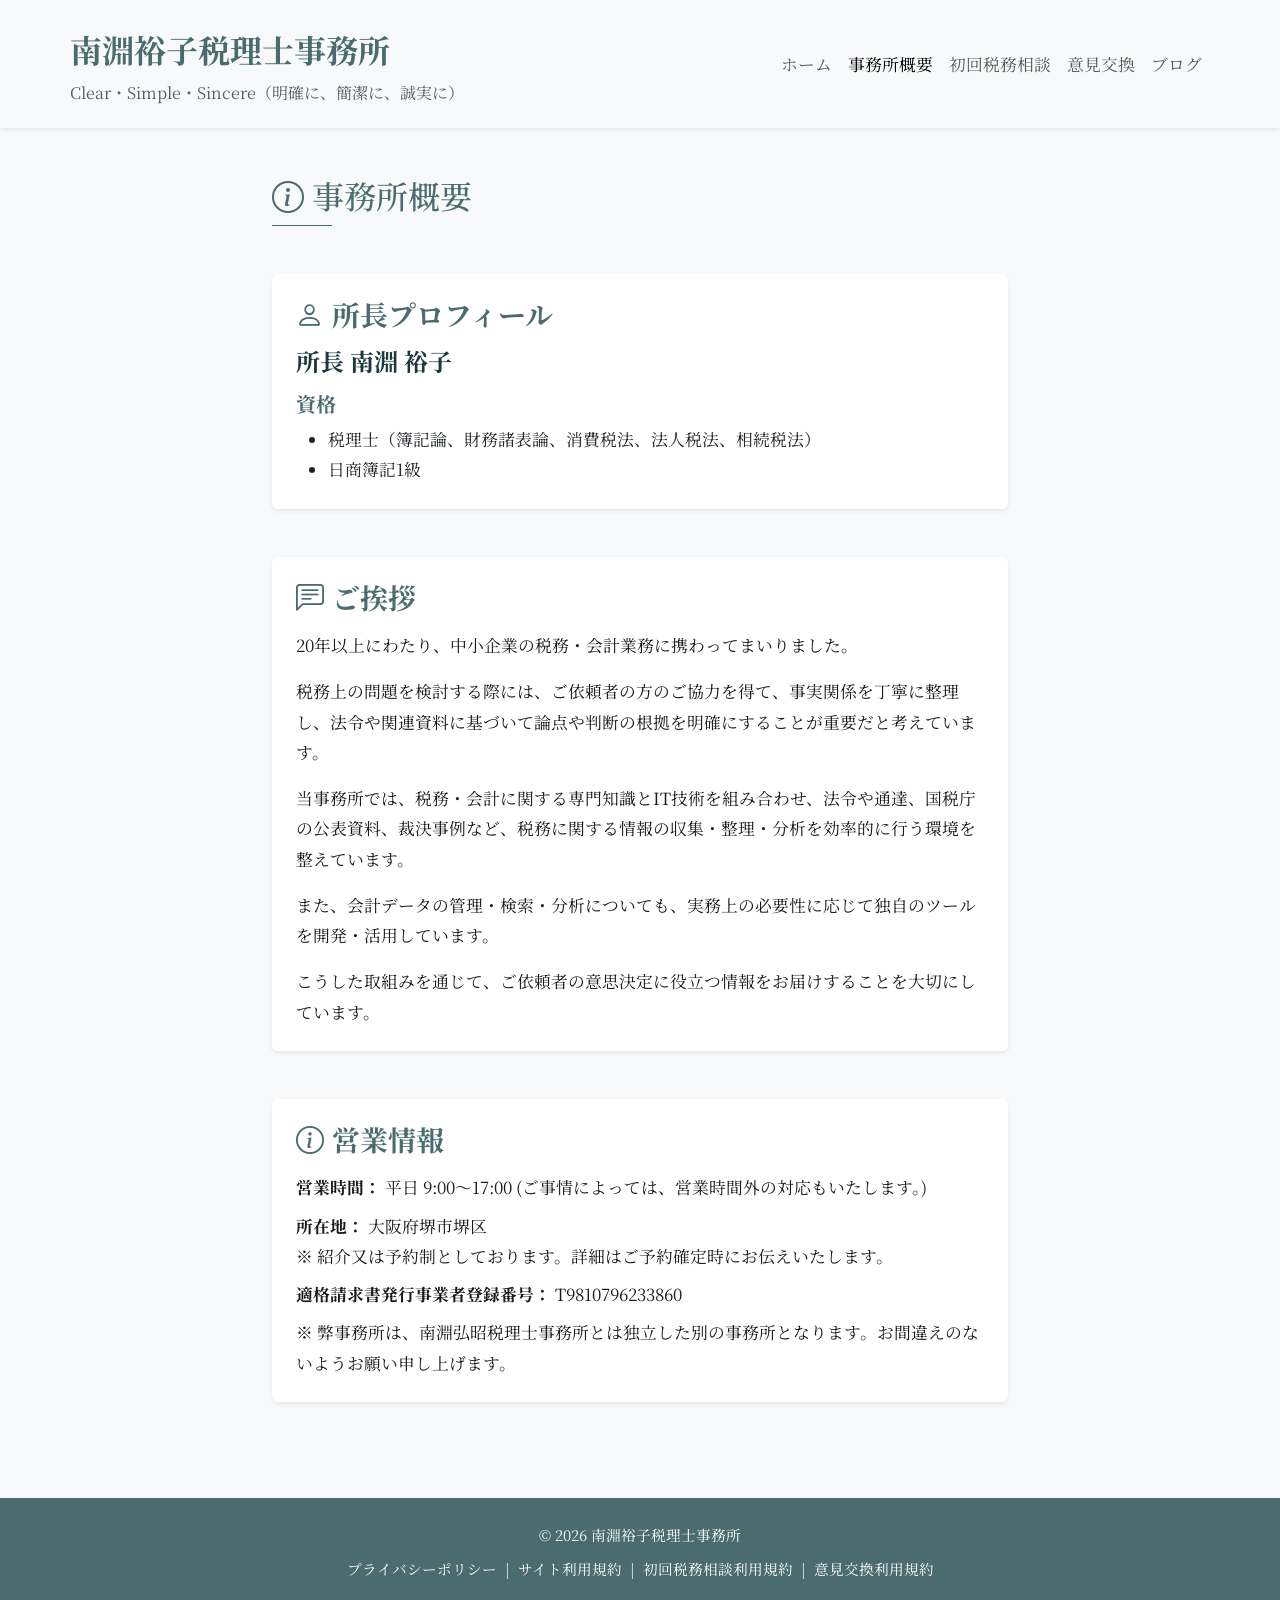
==== commit 48d4f639: "deploy: ym-tax-office/ym-tax-office-website@10d90e237dc799521a20da76f9d3baf074e7132a" ====
--- a/about/index.html
+++ b/about/index.html
@@ -1,7 +1,7 @@
 <!doctype html><html lang=ja><head><meta charset=UTF-8><meta name=viewport content="width=device-width,initial-scale=1"><link href=https://cdn.jsdelivr.net/npm/bootstrap@5.3.3/dist/css/bootstrap.min.css rel=stylesheet><link rel=stylesheet href=https://cdn.jsdelivr.net/npm/bootstrap-icons@1.11.3/font/bootstrap-icons.min.css><link href="https://fonts.googleapis.com/css2?family=Noto+Serif+JP:wght@200..900&display=swap" rel=stylesheet><link rel=stylesheet href=/css/style.css><title>事務所概要 | 南淵裕子税理士事務所</title><meta name=description content="Clear・Simple・Sincere（明確に、簡潔に、誠実に）"><meta property="og:title" content="事務所概要"><meta property="og:description" content="Clear・Simple・Sincere（明確に、簡潔に、誠実に）"><meta property="og:type" content="website"><meta property="og:url" content="https://ym-tax-office.github.io/about/"><meta property="og:site_name" content="南淵裕子税理士事務所"><meta property="og:locale" content="ja_JP"><meta name=twitter:card content="summary"><meta name=google-site-verification content="6bhZVQ253VAt1A5ZbuYYmVtlftmDJXtNhMykLUA35i0"><style>body{color:#212529!important;line-height:1.8}.article-content p,section p{color:#1a1a1a!important;font-size:1.05rem}.article-content h2{margin-top:2rem;margin-bottom:1rem}.article-content blockquote{border-left:4px solid #adb5bd;padding:1rem 1.5rem;background-color:#f8f9fa;color:#495057;border-radius:0 .5rem .5rem 0;margin:1.5rem 0}details{margin-bottom:1.5rem}</style></head><body><header class="bg-light shadow-sm"><nav class="navbar navbar-expand-lg navbar-light container py-3"><a class="navbar-brand d-flex flex-column" href=/><span class="fw-bold text-primary fs-2">南淵裕子税理士事務所</span>
 <span class="fs-6 text-muted fw-normal">Clear・Simple・Sincere（明確に、簡潔に、誠実に）</span>
 </a><button class=navbar-toggler type=button data-bs-toggle=collapse data-bs-target=#navbarNav aria-controls=navbarNav aria-expanded=false aria-label=メニュー開閉>
-<span class=navbar-toggler-icon></span></button><div class="collapse navbar-collapse" id=navbarNav><ul class="navbar-nav ms-auto"><li class=nav-item><a href=/ class=nav-link>ホーム</a></li><li class=nav-item><a href=/about/ class="nav-link active">事務所概要</a></li><li class=nav-item><a href=/contact-tax/ class=nav-link>初回税務相談</a></li><li class=nav-item><a href=/contact-peer/ class=nav-link>意見交換</a></li><li class=nav-item><a href=/posts/ class=nav-link>ブログ</a></li></ul></div></nav></header><main><div class="container pt-5 mb-5"><div class="row justify-content-center"><div class="col-12 col-md-10 col-lg-8"><article><div class=mb-5><h1 class="h2 text-primary mb-0"><i class="bi bi-info-circle me-2"></i>事務所概要</h1><div class="border-bottom border-primary" style=height:3px;width:60px;margin-top:.5rem></div></div><div class=article-content><div class="mb-5 p-4 bg-white rounded shadow-sm"><h3 class="text-primary mb-3"><i class="bi bi-person me-2"></i>所長プロフィール</h3><h4 class="mb-3 fw-bold">所長 南淵 裕子</h4><h5 class=mb-2>資格</h5><ul class=mb-0><li>税理士（簿記論、財務諸表論、消費税法、法人税法、相続税法）</li><li>日商簿記1級</li></ul></div><div class="mb-5 p-4 bg-white rounded shadow-sm"><h3 class="text-primary mb-3"><i class="bi bi-chat-left-text me-2"></i>ご挨拶</h3><p>20年以上にわたり、中小企業の税務・会計業務に携わってまいりました。</p><p>税務上の問題を検討する際には、ご依頼者の方のご協力を得て、事実関係を丁寧に整理し、法令や関連資料に基づいて論点や判断の根拠を明確にすることが重要だと考えています。</p><p>当事務所では、税務・会計に関する専門知識とIT技術を組み合わせ、法令や通達、国税庁の公表資料、裁決事例など、税務に関する情報の収集・整理・分析を効率的に行う環境を整えています。</p><p>また、会計データの管理・検索・分析についても、実務上の必要性に応じて独自のツールを開発・活用しています。</p><p class=mb-0>こうした取組みを通じて、ご依頼者の意思決定に役立つ情報をお届けすることを大切にしています。</p></div><div class="mb-5 p-4 bg-white rounded shadow-sm"><h3 class="text-primary mb-3"><i class="bi bi-info-circle me-2"></i>営業情報</h3><p class=mb-2><strong>営業時間：</strong> 平日 9:00〜17:00 (ご事情によっては、営業時間外の対応もいたします。)</p><p class=mb-2><strong>所在地：</strong> 大阪府堺市堺区<br>※ 紹介又は予約制としております。詳細はご予約確定時にお伝えいたします。</p><p class=mb-0>※ 弊事務所は、南淵弘昭税理士事務所とは独立した別の事務所となります。お間違えのないようお願い申し上げます。</p></div></div></article></div></div></div></main><footer class="bg-primary text-white text-center py-4 mt-5"><div class="container small"><div class=mb-2>&copy; <span id=year></span> 南淵裕子税理士事務所</div><div class=footer-links><a href=/privacy/ class="text-white text-decoration-none">プライバシーポリシー</a>
+<span class=navbar-toggler-icon></span></button><div class="collapse navbar-collapse" id=navbarNav><ul class="navbar-nav ms-auto"><li class=nav-item><a href=/ class=nav-link>ホーム</a></li><li class=nav-item><a href=/about/ class="nav-link active">事務所概要</a></li><li class=nav-item><a href=/contact-tax/ class=nav-link>初回税務相談</a></li><li class=nav-item><a href=/contact-peer/ class=nav-link>意見交換</a></li><li class=nav-item><a href=/posts/ class=nav-link>ブログ</a></li></ul></div></nav></header><main><div class="container pt-5 mb-5"><div class="row justify-content-center"><div class="col-12 col-md-10 col-lg-8"><article><div class=mb-5><h1 class="h2 text-primary mb-0"><i class="bi bi-info-circle me-2"></i>事務所概要</h1><div class="border-bottom border-primary" style=height:3px;width:60px;margin-top:.5rem></div></div><div class=article-content><div class="mb-5 p-4 bg-white rounded shadow-sm"><h3 class="text-primary mb-3"><i class="bi bi-person me-2"></i>所長プロフィール</h3><h4 class="mb-3 fw-bold">所長 南淵 裕子</h4><h5 class=mb-2>資格</h5><ul class=mb-0><li>税理士（簿記論、財務諸表論、消費税法、法人税法、相続税法）</li><li>日商簿記1級</li></ul></div><div class="mb-5 p-4 bg-white rounded shadow-sm"><h3 class="text-primary mb-3"><i class="bi bi-chat-left-text me-2"></i>ご挨拶</h3><p>20年以上にわたり、中小企業の税務・会計業務に携わってまいりました。</p><p>税務上の問題を検討する際には、ご依頼者の方のご協力を得て、事実関係を丁寧に整理し、法令や関連資料に基づいて論点や判断の根拠を明確にすることが重要だと考えています。</p><p>当事務所では、税務・会計に関する専門知識とIT技術を組み合わせ、法令や通達、国税庁の公表資料、裁決事例など、税務に関する情報の収集・整理・分析を効率的に行う環境を整えています。</p><p>また、会計データの管理・検索・分析についても、実務上の必要性に応じて独自のツールを開発・活用しています。</p><p class=mb-0>こうした取組みを通じて、ご依頼者の意思決定に役立つ情報をお届けすることを大切にしています。</p></div><div class="mb-5 p-4 bg-white rounded shadow-sm"><h3 class="text-primary mb-3"><i class="bi bi-info-circle me-2"></i>営業情報</h3><p class=mb-2><strong>営業時間：</strong> 平日 9:00〜17:00 (ご事情によっては、営業時間外の対応もいたします。)</p><p class=mb-2><strong>所在地：</strong> 大阪府堺市堺区<br>※ 紹介又は予約制としております。詳細はご予約確定時にお伝えいたします。</p><p class=mb-2><strong>適格請求書発行事業者登録番号：</strong> T9810796233860</p><p class=mb-0>※ 弊事務所は、南淵弘昭税理士事務所とは独立した別の事務所となります。お間違えのないようお願い申し上げます。</p></div></div></article></div></div></div></main><footer class="bg-primary text-white text-center py-4 mt-5"><div class="container small"><div class=mb-2>&copy; <span id=year></span> 南淵裕子税理士事務所</div><div class=footer-links><a href=/privacy/ class="text-white text-decoration-none">プライバシーポリシー</a>
 <span class=mx-1>|</span>
 <a href=/terms/ class="text-white text-decoration-none">サイト利用規約</a>
 <span class=mx-1>|</span>
